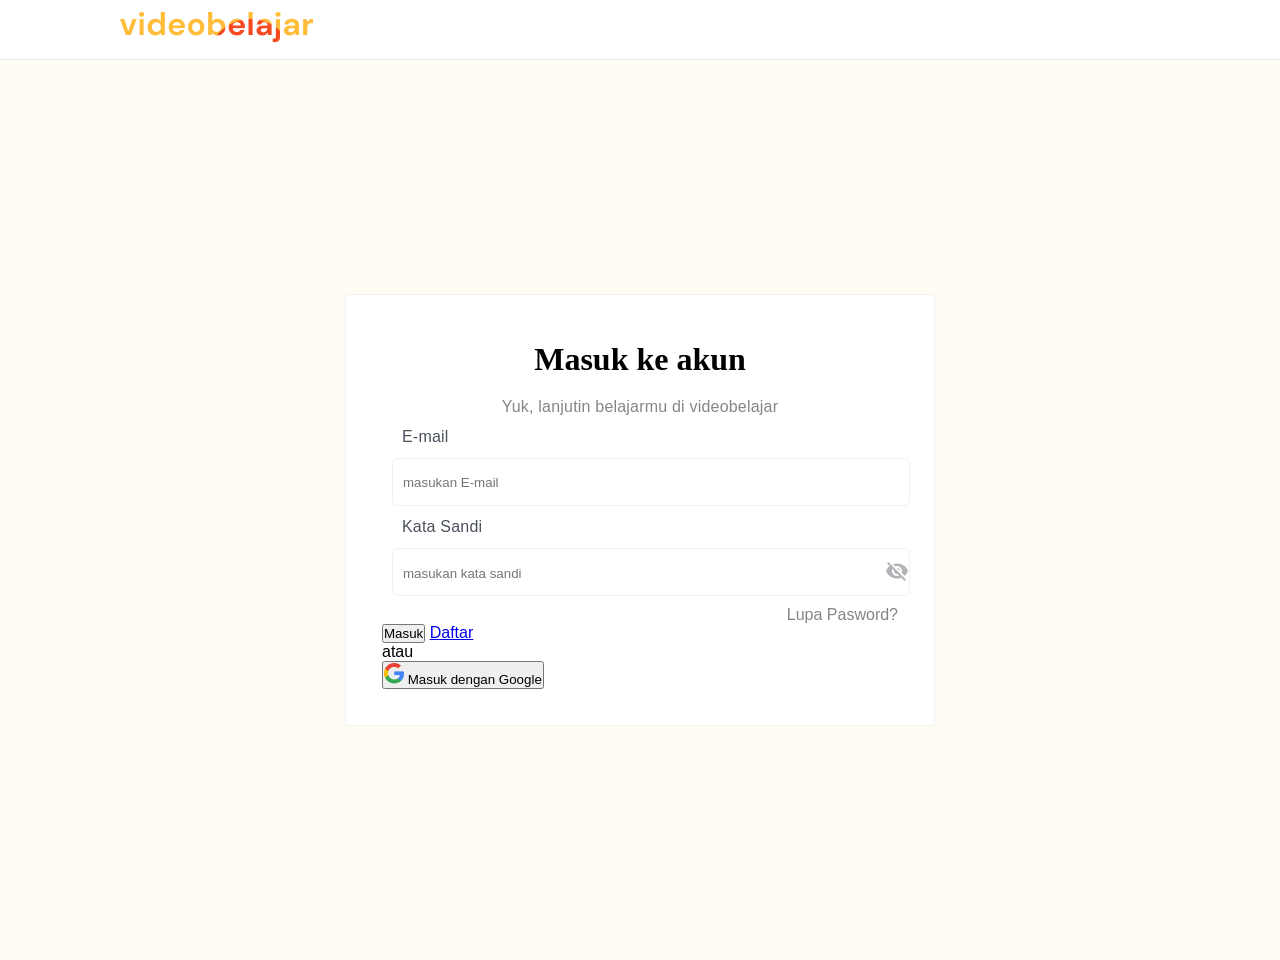
==== mision_3/html/login_mission_3.htm @ 4d52a31a "Add new image assets: Frame 1000003752.png and Logo.png" ====
<!doctype html>
<html lang="en">
  <head>
    <meta charset="UTF-8" />
    <meta name="viewport" content="width=device-width, initial-scale=1.0" />
    <title>login</title>
    <link rel="stylesheet" href="../css/login_mission_3.css" />
  </head>
  <body>
    <header class="header">
      <nav class="navigation">
        <div class="logo">
          <img src="../img/Logo.png" alt="" />
        </div>
      </nav>
      <main class="login-page">
        <section class="login-card">
          <article>
            <h3 class="login-tittle">Masuk ke akun</h3>
            <p class="login-subtitle">
              Yuk, lanjutin belajarmu di videobelajar
            </p>
          </article>
          <form class="login-form">
           <div class="input-box">
            <div class="login-email">
              <label class="label-email" for="email">E-mail</label>
              <input
                type="email"
                id="email"
                name="email"
                placeholder="masukan E-mail"
                required
                autocorrect="off"
              />
            </div>
            <div class="login-password">
              <label class="label-password" for="password">Kata Sandi</label>
              <div class="grup-password">
               <input
                type="password"
                id="password"
                name="password"
                placeholder="masukan kata sandi"
                required
                autocorrect="off"
                />
                <button type="button" href="#9"><img src="../img/mdi_eye-off.png" alt="" /></button>
             </div>
            </div>
            
           </div>
            <div class="form-lupa">
            <a class="lupa" href="#1">Lupa Pasword?</a>
            </div>
            <div class="form-button">
            <button class="masuk" type="submit">Masuk</button>
            <a class="daftar" href="#2">Daftar</a>
            <p>atau</p>
            <button class="google" type="button">
              <img src="../img/logos_google-icon.png" alt="logo_google" />
              Masuk dengan Google
            </button>
           </form>
          </div>
        </section>
      </main>
    </header>
  </body>
</html>
---- mision_3/css/login_mission_3.css ----
* {
  margin: 0;
  padding: 0;
  box-sizing: border-box;
}
body {
  background-color: rgba(255, 253, 243, 1) /* #fffdf3 */;
  font-family: sans-serif;
}
.navigation {
  width: 100%;
  background-color: rgba(255, 255, 255, 1);
  border-bottom: 1px solid rgba(58, 53, 65, 0.12);
  padding: 12px 120px 12px 120px;
}

.login-page {
  min-height: 100vh;
  display: flex;
  justify-content: center;
  align-items: center;
}

.login-card {
  background-color: rgba(255, 255, 255, 1);
  width: 590px;
  border: 1px solid rgba(241, 241, 241, 1);
  border-radius: 4px;
  padding: 36px;
}

.login-tittle {
  font-weight: bold;
  font-family: "Times New Roman", Times, serif;
  font-size: 32px;
  height: 110;
  padding: 10px;
  text-align: center;
}

.login-subtitle {
  font-size: medium;
  font-family: sans-serif;
  font-weight: 400px;
  font-size: 16px;
  letter-spacing: 0.2px;
  text-align: center;
  color: rgba(51, 51, 51, 0.6);
  padding: 10px;
}

.input-box {
  display: flex;
  flex-direction: column;
}

.login-email input {
  background-color: transparent;
  border: none;
  outline: none;
  width: 518px;
  height: 48px;
  border: 1px solid rgba(241, 241, 241, 1);
  border-radius: 6px;
  padding: 10px 10px;
  margin: 10px;
}

.label-email {
  color: rgba(74, 80, 92, 1);
  font-weight: 400px;
  letter-spacing: 0.2px;
  font-size: 16px;
  padding: 0 16px 10px 0;
  line-height: 140%;
  margin: 20px;
}

.label-password {
  color: rgba(74, 80, 92, 1);
  font-weight: 400px;
  letter-spacing: 0.2px;
  font-size: 16px;
  padding: 0 16px 10px 0;
  line-height: 140%;
  margin: 20px;
}

.grup-password input {
  background-color: transparent;
  border: none;
  outline: none;
  width: 518px;
  height: 48px;
  border-radius: 6px;
  padding: 10px 10px;
}

.grup-password {
  display: flex;
  flex-direction: row;
  width: 518px;
  height: 48px;
  border: 1px solid rgba(241, 241, 241, 1);
  border-radius: 6px;
  margin: 10px;
}
.grup-password button {
  background-color: transparent;
  border: 1px transparent;
}
.form-lupa {
  display: flex;
  flex-direction: row-reverse;
}

.lupa {
  text-decoration: none;
  color: rgba(51, 51, 51, 0.6);
}
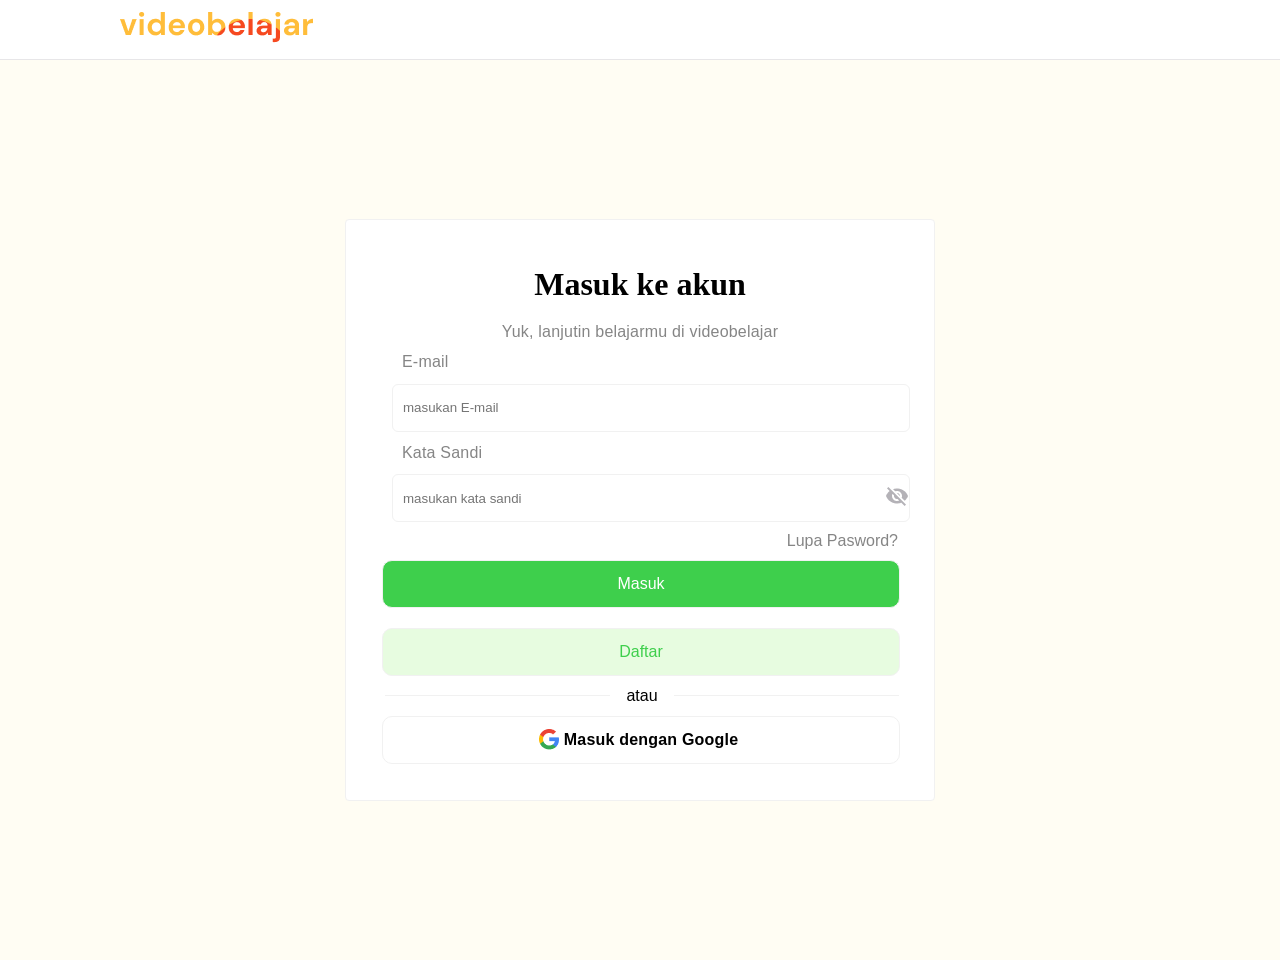
==== commit a3659a8e: "login mision 3 selesai" ====
--- a/mision_3/html/login_mission_3.htm
+++ b/mision_3/html/login_mission_3.htm
@@ -50,17 +50,18 @@
             </div>
             
            </div>
-            <div class="form-lupa">
+           <div class="form-lupa">
             <a class="lupa" href="#1">Lupa Pasword?</a>
             </div>
             <div class="form-button">
             <button class="masuk" type="submit">Masuk</button>
             <a class="daftar" href="#2">Daftar</a>
-            <p>atau</p>
-            <button class="google" type="button">
-              <img src="../img/logos_google-icon.png" alt="logo_google" />
-              Masuk dengan Google
-            </button>
+            <p class="atau">atau</p>
+            <button class="google" type="button" href="#5">
+              <img src="../img/logos_google-icon.png" alt="logo_google" /><p>
+              Masuk dengan Google</p>
+              </button>
+           </div>
            </form>
           </div>
         </section>
--- a/mision_3/css/login_mission_3.css
+++ b/mision_3/css/login_mission_3.css
@@ -67,7 +67,7 @@
 }
 
 .label-email {
-  color: rgba(74, 80, 92, 1);
+  color: rgba(51, 51, 51, 0.6);
   font-weight: 400px;
   letter-spacing: 0.2px;
   font-size: 16px;
@@ -77,13 +77,13 @@
 }
 
 .label-password {
-  color: rgba(74, 80, 92, 1);
   font-weight: 400px;
   letter-spacing: 0.2px;
   font-size: 16px;
   padding: 0 16px 10px 0;
   line-height: 140%;
   margin: 20px;
+  color: rgba(51, 51, 51, 0.6);
 }
 
 .grup-password input {
@@ -118,3 +118,85 @@
   text-decoration: none;
   color: rgba(51, 51, 51, 0.6);
 }
+
+.form-button .masuk {
+  background-color: rgba(62, 207, 76, 1);
+  border: none;
+  outline: none;
+  width: 518px;
+  height: 48px;
+  border: 1px solid rgba(241, 241, 241, 1);
+  border-radius: 10px;
+  color: rgba(255, 255, 255, 1);
+  font-size: 16px;
+  margin: 10px 0;
+}
+.form-button a {
+  text-decoration: none;
+  display: block;
+  background-color: rgba(226, 252, 217, 0.8);
+  border: 1px solid rgba(241, 241, 241, 1);
+  width: 518px;
+  height: 48px;
+  border-radius: 10px;
+  display: flex;
+  justify-content: center;
+  align-items: center;
+  color: rgba(62, 207, 76, 1);
+  font-size: 16px;
+  margin: 10px 0;
+}
+
+.form-button .atau {
+  display: flex;
+  justify-content: center;
+  align-items: center;
+  margin: 10px;
+  padding: 1px;
+  width: 100%;
+  margin: 10px 2px;
+}
+
+.form-button .google {
+  background-color: rgba(255, 255, 255, 1);
+  border: none;
+  outline: none;
+  width: 518px;
+  height: 48px;
+  border: 1px solid rgba(241, 241, 241, 1);
+  border-radius: 10px;
+  display: flex;
+  justify-content: center;
+  align-items: center;
+  font-weight: bold;
+  font-size: 16px;
+  line-height: 140%;
+  letter-spacing: 0.2px;
+}
+.form-button .atau::before,
+.form-button .atau::after {
+  content: "";
+  flex: 1;
+  height: 1px;
+  background-color: rgba(241, 241, 241, 1);
+}
+
+.form-button .atau::before {
+  margin-right: 16px;
+}
+
+.form-button .atau::after {
+  margin-left: 16px;
+}
+
+button:active {
+  transform: scale(0.95);
+}
+
+.form-button a:active {
+  transform: scale(0.95);
+}
+
+.google p {
+  margin: 5px;
+}
